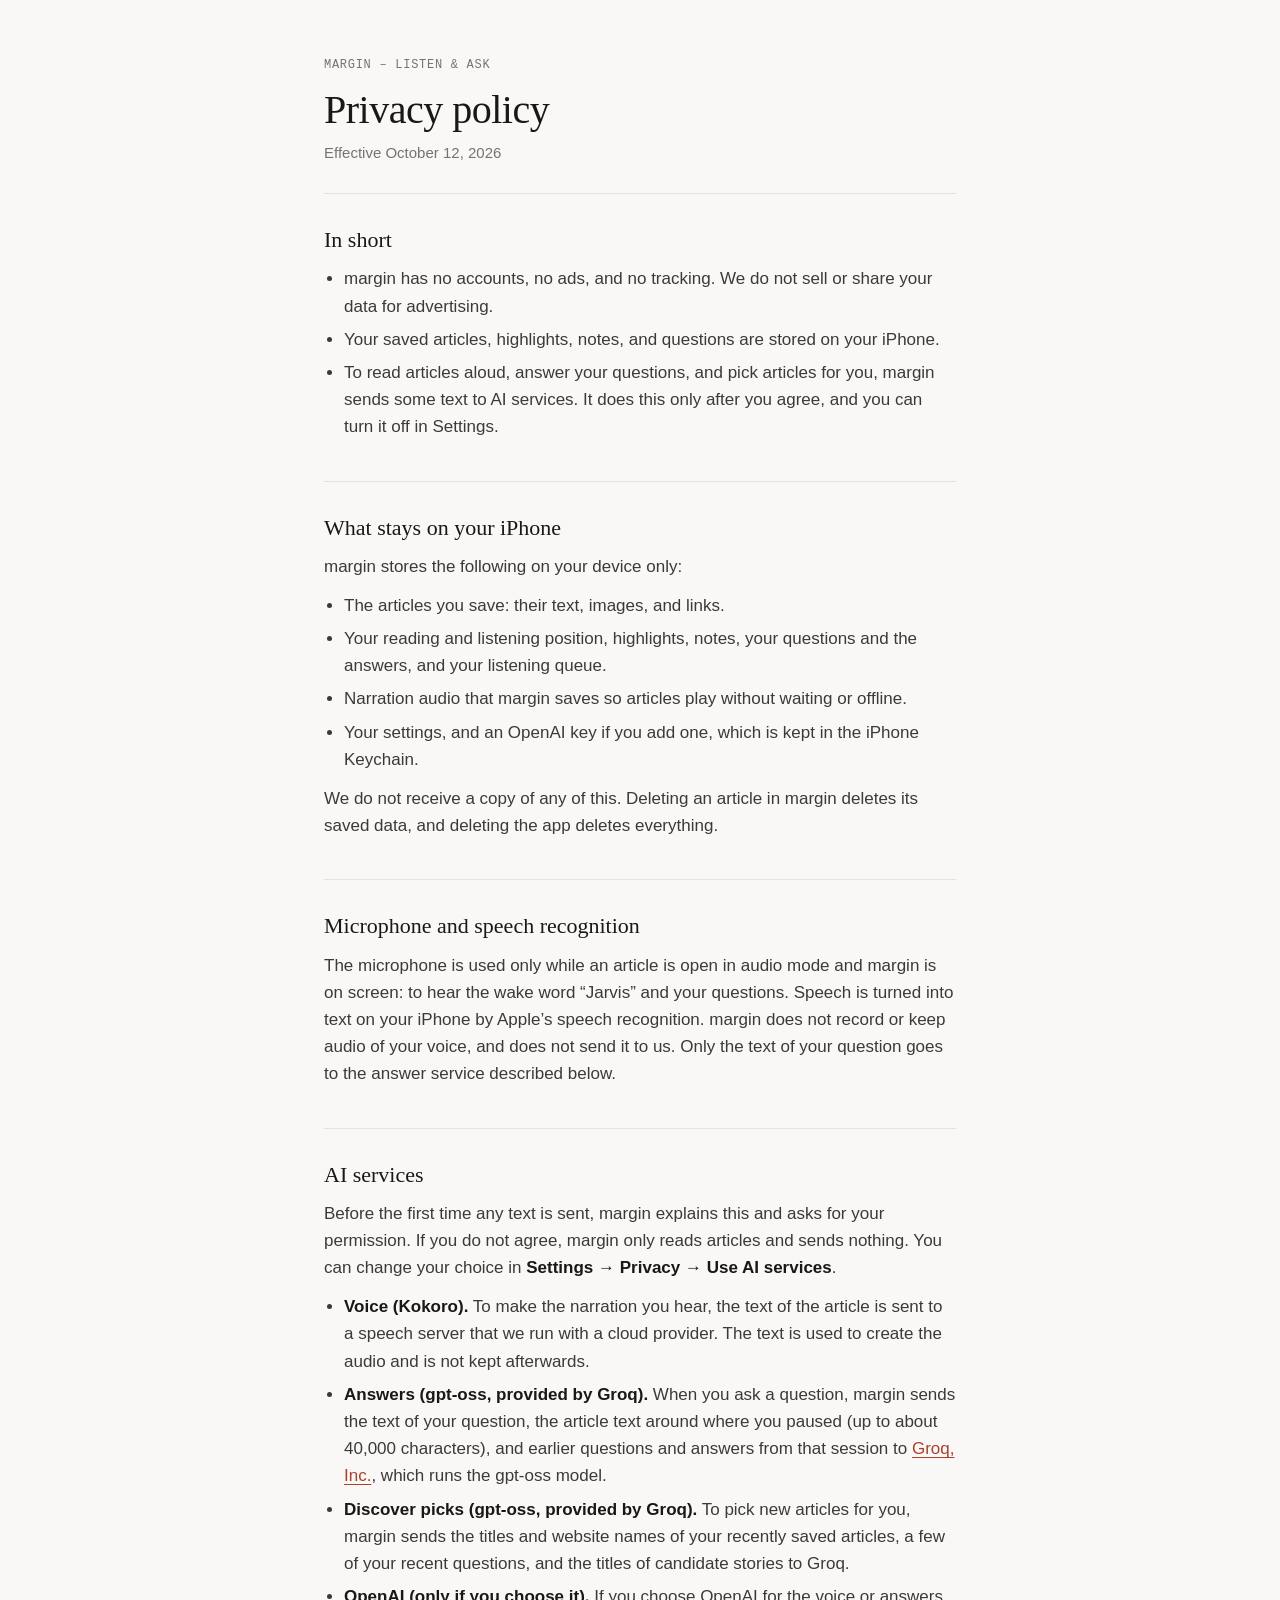
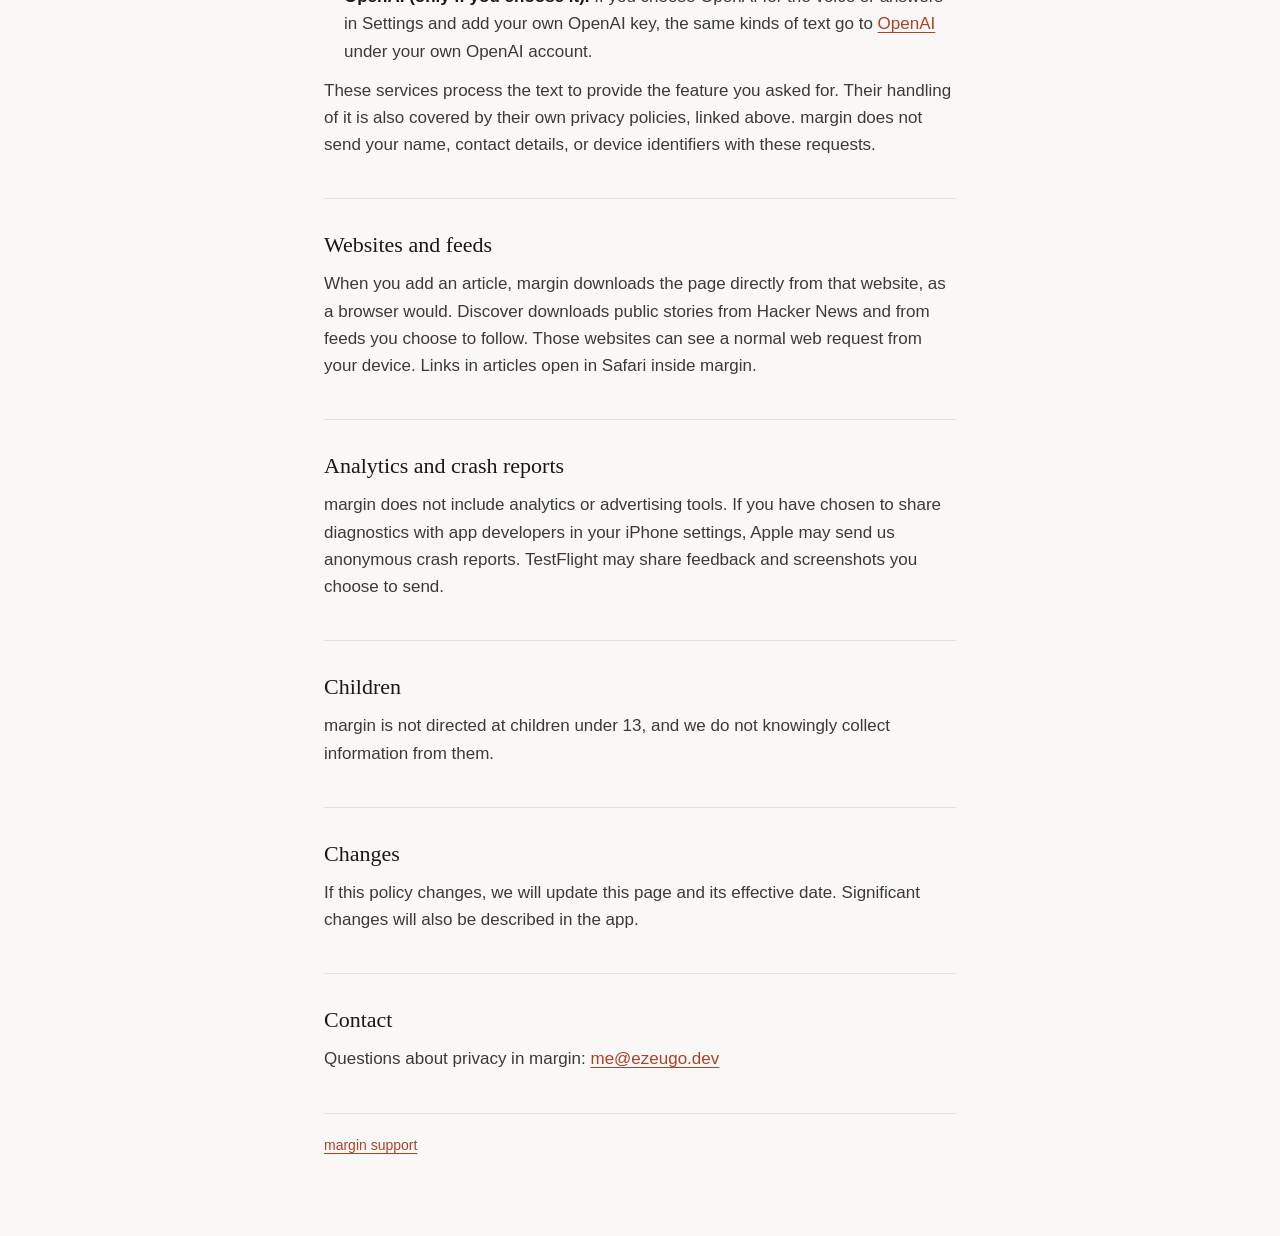
==== privacy.html @ 53e24b63 "margin support page and privacy policy Co-Authored-By: Claude Opus 5.5 <noreply@anthropic.com>" ====
<!doctype html>
<html lang="en">
<head>
<meta charset="utf-8">
<meta name="viewport" content="width=device-width, initial-scale=1">
<title>Privacy policy · margin</title>
<meta name="description" content="How margin – listen &amp; ask handles your data.">
<link rel="stylesheet" href="style.css">
</head>
<body>
<main>
  <div class="eyebrow">margin – listen &amp; ask</div>
  <h1>Privacy policy</h1>
  <p class="meta">Effective October 12, 2026</p>

  <section>
    <h2>In short</h2>
    <ul>
      <li>margin has no accounts, no ads, and no tracking. We do not sell or share your data for advertising.</li>
      <li>Your saved articles, highlights, notes, and questions are stored on your iPhone.</li>
      <li>To read articles aloud, answer your questions, and pick articles for you, margin sends some text to AI services. It does this only after you agree, and you can turn it off in Settings.</li>
    </ul>
  </section>

  <section>
    <h2>What stays on your iPhone</h2>
    <p>margin stores the following on your device only:</p>
    <ul>
      <li>The articles you save: their text, images, and links.</li>
      <li>Your reading and listening position, highlights, notes, your questions and the answers, and your listening queue.</li>
      <li>Narration audio that margin saves so articles play without waiting or offline.</li>
      <li>Your settings, and an OpenAI key if you add one, which is kept in the iPhone Keychain.</li>
    </ul>
    <p>We do not receive a copy of any of this. Deleting an article in margin deletes its saved data, and deleting the app deletes everything.</p>
  </section>

  <section>
    <h2>Microphone and speech recognition</h2>
    <p>The microphone is used only while an article is open in audio mode and margin is on screen: to hear the wake word “Jarvis” and your questions. Speech is turned into text on your iPhone by Apple’s speech recognition. margin does not record or keep audio of your voice, and does not send it to us. Only the text of your question goes to the answer service described below.</p>
  </section>

  <section>
    <h2>AI services</h2>
    <p>Before the first time any text is sent, margin explains this and asks for your permission. If you do not agree, margin only reads articles and sends nothing. You can change your choice in <strong>Settings → Privacy → Use AI services</strong>.</p>
    <ul>
      <li><strong>Voice (Kokoro).</strong> To make the narration you hear, the text of the article is sent to a speech server that we run with a cloud provider. The text is used to create the audio and is not kept afterwards.</li>
      <li><strong>Answers (gpt-oss, provided by Groq).</strong> When you ask a question, margin sends the text of your question, the article text around where you paused (up to about 40,000 characters), and earlier questions and answers from that session to <a href="https://groq.com/privacy-policy/">Groq, Inc.</a>, which runs the gpt-oss model.</li>
      <li><strong>Discover picks (gpt-oss, provided by Groq).</strong> To pick new articles for you, margin sends the titles and website names of your recently saved articles, a few of your recent questions, and the titles of candidate stories to Groq.</li>
      <li><strong>OpenAI (only if you choose it).</strong> If you choose OpenAI for the voice or answers in Settings and add your own OpenAI key, the same kinds of text go to <a href="https://openai.com/policies/privacy-policy/">OpenAI</a> under your own OpenAI account.</li>
    </ul>
    <p>These services process the text to provide the feature you asked for. Their handling of it is also covered by their own privacy policies, linked above. margin does not send your name, contact details, or device identifiers with these requests.</p>
  </section>

  <section>
    <h2>Websites and feeds</h2>
    <p>When you add an article, margin downloads the page directly from that website, as a browser would. Discover downloads public stories from Hacker News and from feeds you choose to follow. Those websites can see a normal web request from your device. Links in articles open in Safari inside margin.</p>
  </section>

  <section>
    <h2>Analytics and crash reports</h2>
    <p>margin does not include analytics or advertising tools. If you have chosen to share diagnostics with app developers in your iPhone settings, Apple may send us anonymous crash reports. TestFlight may share feedback and screenshots you choose to send.</p>
  </section>

  <section>
    <h2>Children</h2>
    <p>margin is not directed at children under 13, and we do not knowingly collect information from them.</p>
  </section>

  <section>
    <h2>Changes</h2>
    <p>If this policy changes, we will update this page and its effective date. Significant changes will also be described in the app.</p>
  </section>

  <section>
    <h2>Contact</h2>
    <p>Questions about privacy in margin: <a href="mailto:me@ezeugo.dev">me@ezeugo.dev</a></p>
  </section>

  <footer><a href="./">margin support</a></footer>
</main>
</body>
</html>
---- style.css ----
:root {
  --page: #FAF8F6;
  --title: #1A1817;
  --body: #3D3937;
  --secondary: #767270;
  --rule: #E8E2DF;
  --link: #AA412A;
}

@media (prefers-color-scheme: dark) {
  :root {
    --page: #161514;
    --title: #F2EEEA;
    --body: #D9D3CE;
    --secondary: #A8A29E;
    --rule: #34312E;
    --link: #CF5F43;
  }
}

* { box-sizing: border-box; }

body {
  margin: 0;
  background: var(--page);
  color: var(--body);
  font-family: -apple-system, BlinkMacSystemFont, "Inter", "Segoe UI", sans-serif;
  font-size: 17px;
  line-height: 1.6;
}

main {
  max-width: 680px;
  margin: 0 auto;
  padding: 56px 24px 80px;
}

.eyebrow {
  font-family: ui-monospace, "SF Mono", Menlo, monospace;
  font-size: 12px;
  letter-spacing: 0.06em;
  text-transform: uppercase;
  color: var(--secondary);
}

h1 {
  font-family: "New York", Georgia, "Times New Roman", serif;
  font-weight: 500;
  font-size: 40px;
  line-height: 1.15;
  letter-spacing: -0.5px;
  color: var(--title);
  margin: 12px 0 8px;
}

h2 {
  font-family: "New York", Georgia, serif;
  font-weight: 500;
  font-size: 22px;
  color: var(--title);
  margin: 0 0 8px;
}

section {
  border-top: 1px solid var(--rule);
  padding: 28px 0;
}

p, ul { margin: 0 0 12px; }
ul { padding-left: 20px; }
li { margin-bottom: 6px; }
strong { color: var(--title); font-weight: 600; }

a { color: var(--link); text-decoration: underline; text-underline-offset: 3px; }

.meta { color: var(--secondary); font-size: 15px; margin-bottom: 28px; }

footer {
  border-top: 1px solid var(--rule);
  padding-top: 20px;
  font-size: 14px;
  color: var(--secondary);
}
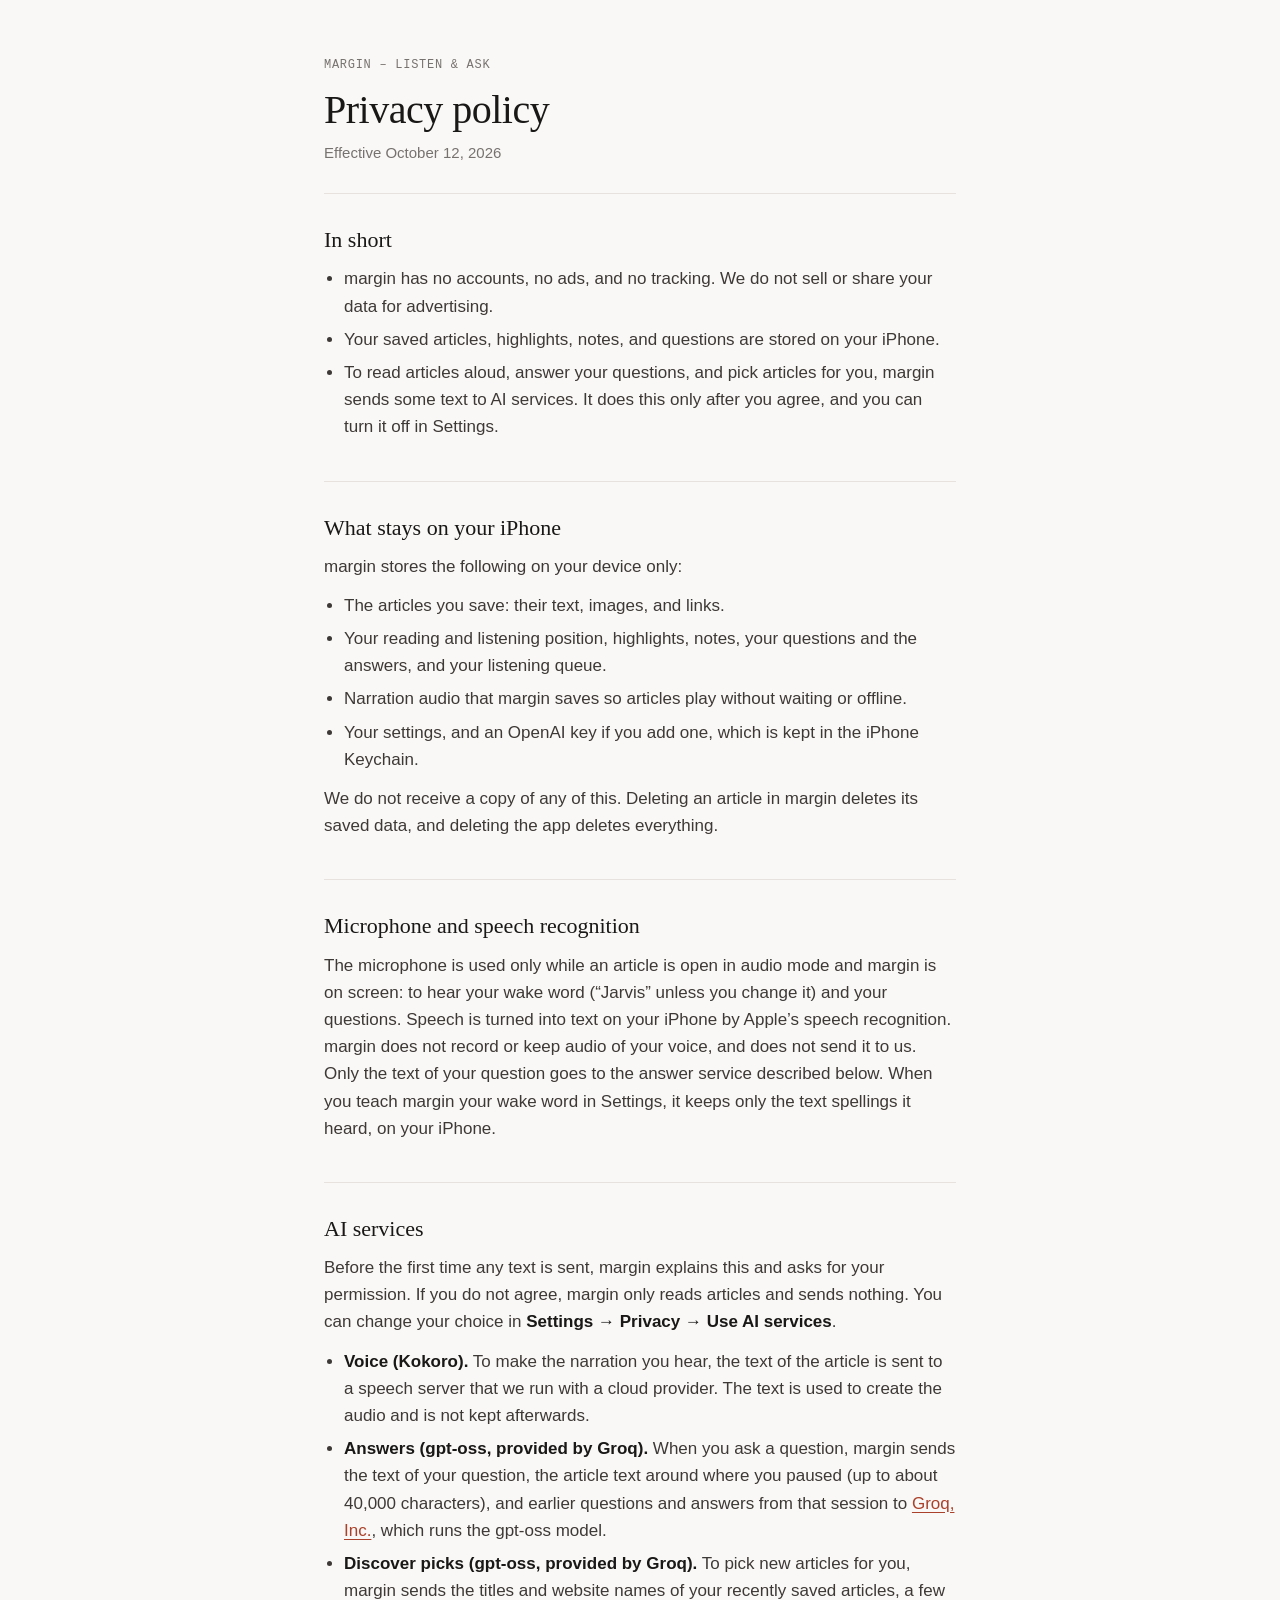
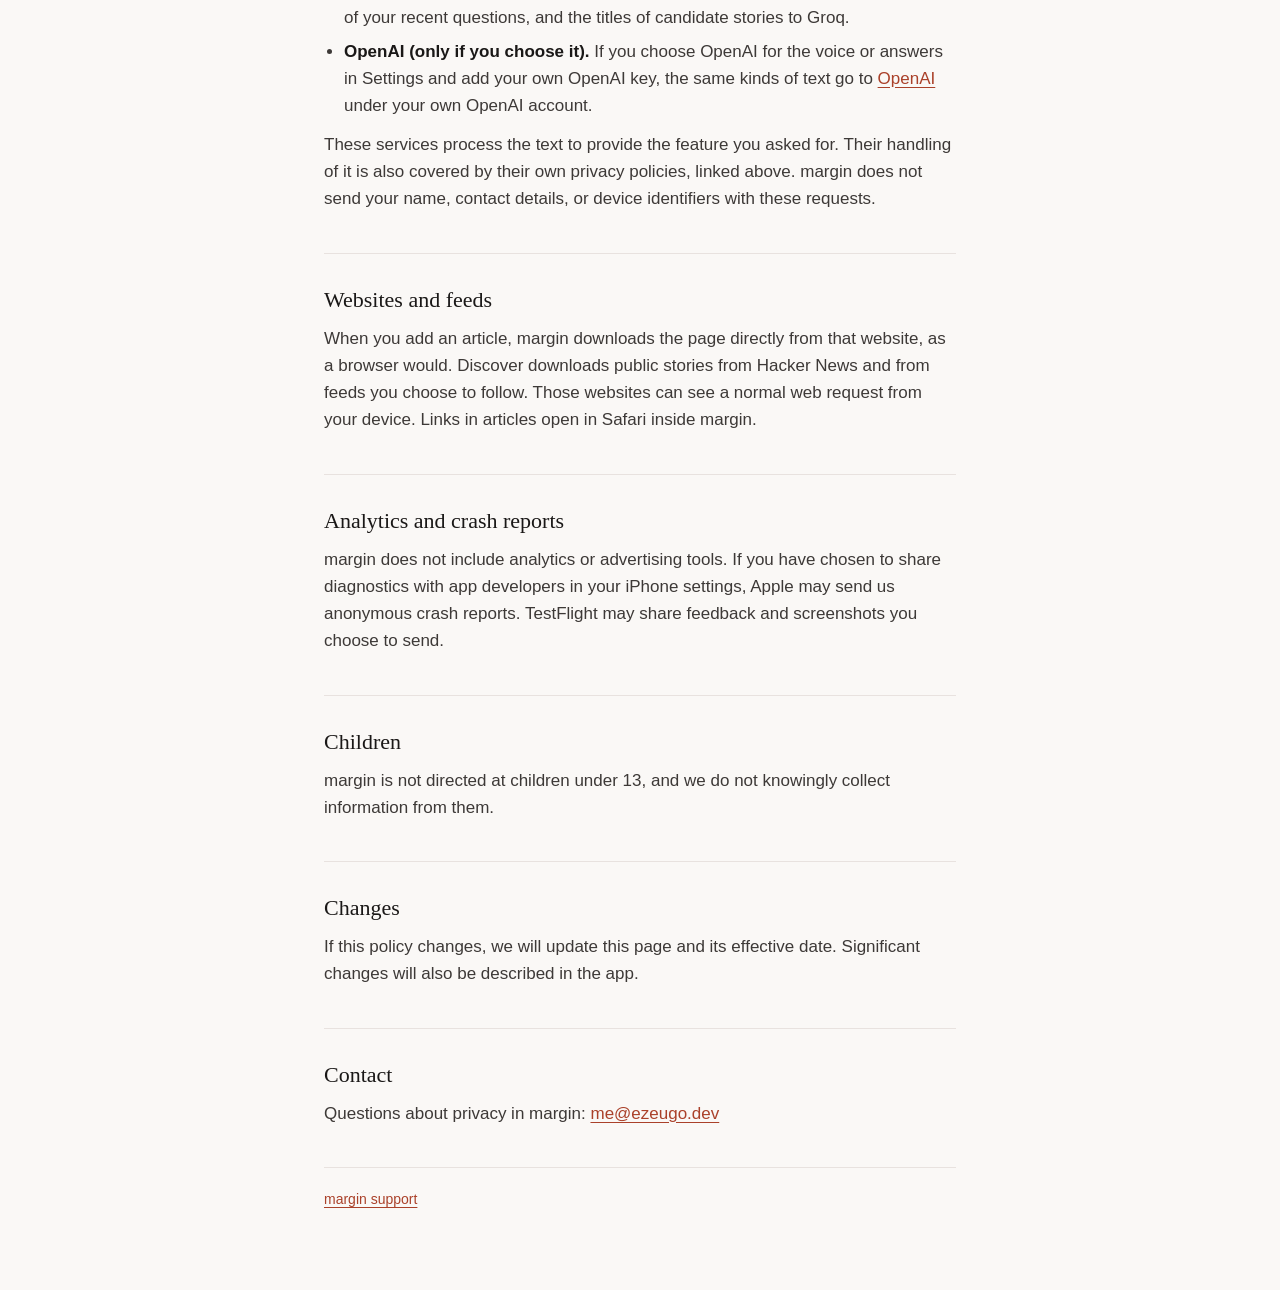
==== commit 7bf6dd6b: "Describe the custom wake word, follow-ups, and playback requests" ====
--- a/privacy.html
+++ b/privacy.html
@@ -36,7 +36,7 @@
 
   <section>
     <h2>Microphone and speech recognition</h2>
-    <p>The microphone is used only while an article is open in audio mode and margin is on screen: to hear the wake word “Jarvis” and your questions. Speech is turned into text on your iPhone by Apple’s speech recognition. margin does not record or keep audio of your voice, and does not send it to us. Only the text of your question goes to the answer service described below.</p>
+    <p>The microphone is used only while an article is open in audio mode and margin is on screen: to hear your wake word (“Jarvis” unless you change it) and your questions. Speech is turned into text on your iPhone by Apple’s speech recognition. margin does not record or keep audio of your voice, and does not send it to us. Only the text of your question goes to the answer service described below. When you teach margin your wake word in Settings, it keeps only the text spellings it heard, on your iPhone.</p>
   </section>
 
   <section>
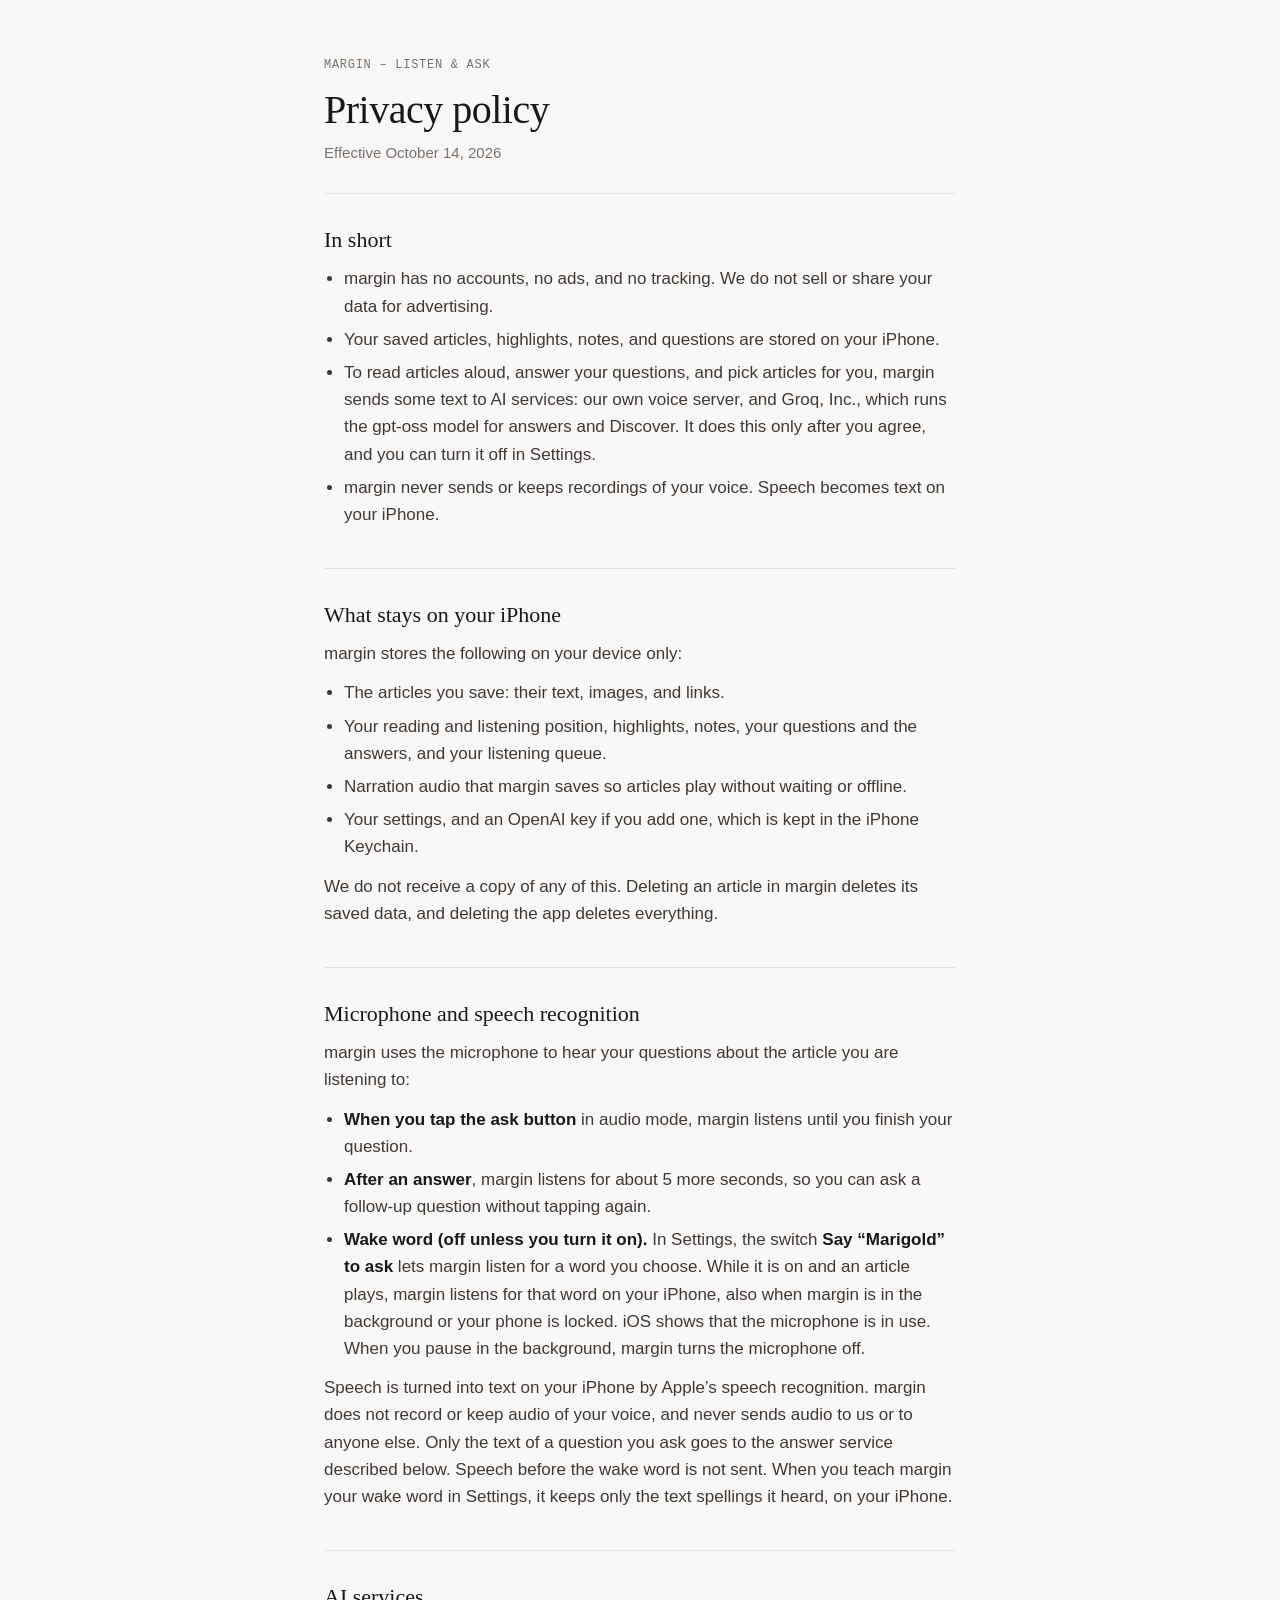
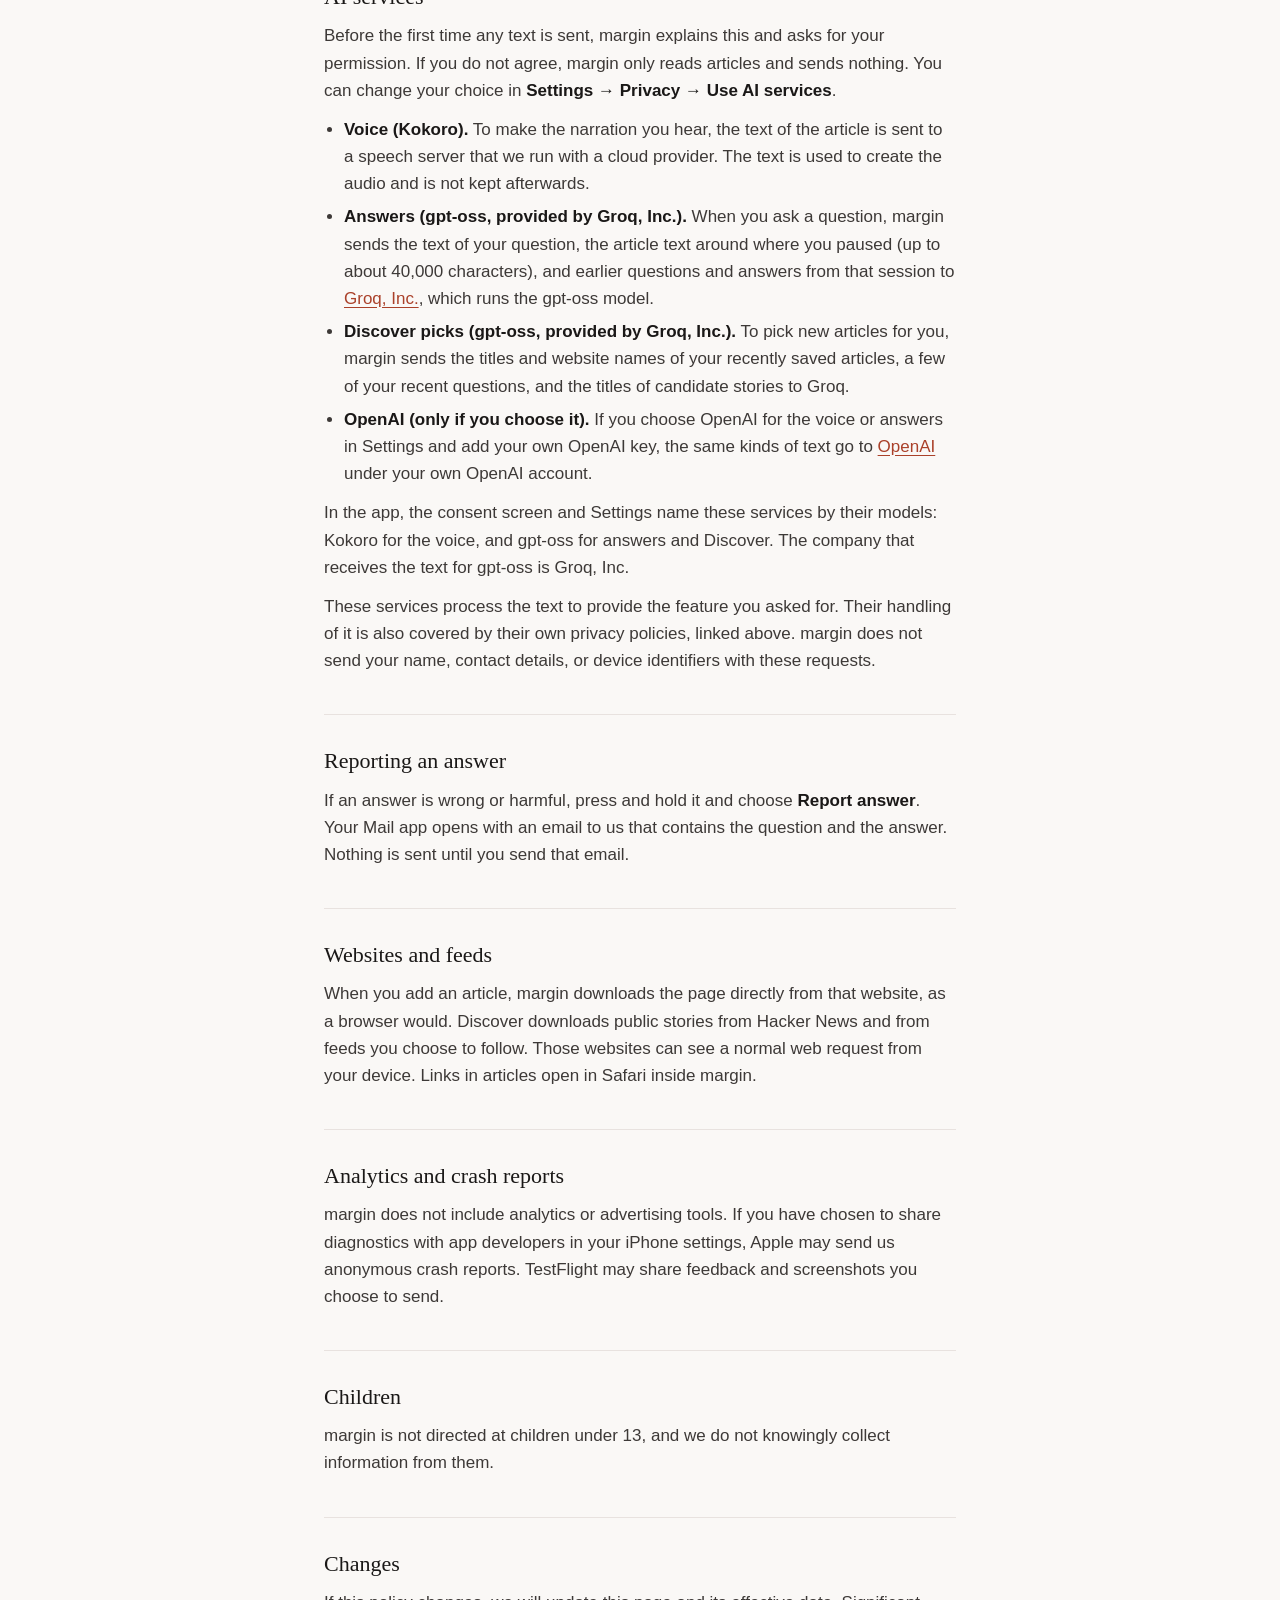
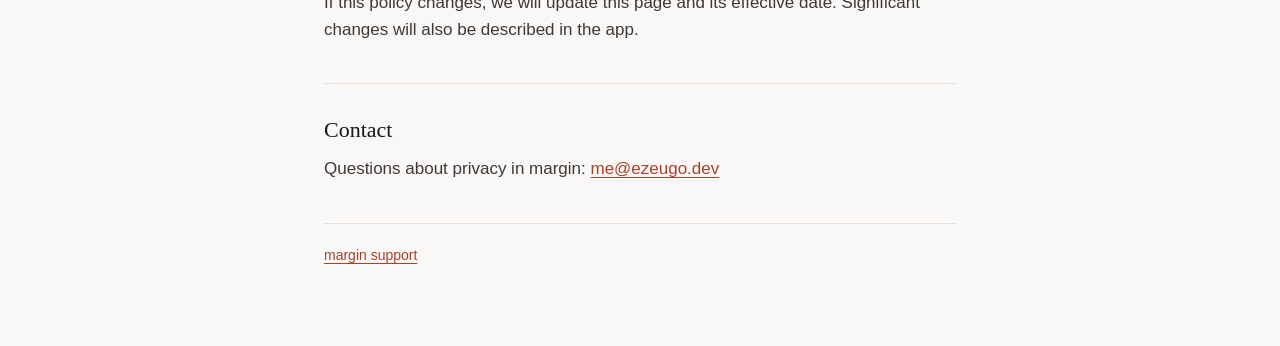
==== commit 0c106dc8: "Describe microphone use accurately, name Groq, and drop the default wake word name" ====
--- a/privacy.html
+++ b/privacy.html
@@ -11,14 +11,15 @@
 <main>
   <div class="eyebrow">margin – listen &amp; ask</div>
   <h1>Privacy policy</h1>
-  <p class="meta">Effective October 12, 2026</p>
+  <p class="meta">Effective October 14, 2026</p>
 
   <section>
     <h2>In short</h2>
     <ul>
       <li>margin has no accounts, no ads, and no tracking. We do not sell or share your data for advertising.</li>
       <li>Your saved articles, highlights, notes, and questions are stored on your iPhone.</li>
-      <li>To read articles aloud, answer your questions, and pick articles for you, margin sends some text to AI services. It does this only after you agree, and you can turn it off in Settings.</li>
+      <li>To read articles aloud, answer your questions, and pick articles for you, margin sends some text to AI services: our own voice server, and Groq, Inc., which runs the gpt-oss model for answers and Discover. It does this only after you agree, and you can turn it off in Settings.</li>
+      <li>margin never sends or keeps recordings of your voice. Speech becomes text on your iPhone.</li>
     </ul>
   </section>
 
@@ -36,7 +37,13 @@
 
   <section>
     <h2>Microphone and speech recognition</h2>
-    <p>The microphone is used only while an article is open in audio mode and margin is on screen: to hear your wake word (“Jarvis” unless you change it) and your questions. Speech is turned into text on your iPhone by Apple’s speech recognition. margin does not record or keep audio of your voice, and does not send it to us. Only the text of your question goes to the answer service described below. When you teach margin your wake word in Settings, it keeps only the text spellings it heard, on your iPhone.</p>
+    <p>margin uses the microphone to hear your questions about the article you are listening to:</p>
+    <ul>
+      <li><strong>When you tap the ask button</strong> in audio mode, margin listens until you finish your question.</li>
+      <li><strong>After an answer</strong>, margin listens for about 5 more seconds, so you can ask a follow-up question without tapping again.</li>
+      <li><strong>Wake word (off unless you turn it on).</strong> In Settings, the switch <strong>Say “Marigold” to ask</strong> lets margin listen for a word you choose. While it is on and an article plays, margin listens for that word on your iPhone, also when margin is in the background or your phone is locked. iOS shows that the microphone is in use. When you pause in the background, margin turns the microphone off.</li>
+    </ul>
+    <p>Speech is turned into text on your iPhone by Apple’s speech recognition. margin does not record or keep audio of your voice, and never sends audio to us or to anyone else. Only the text of a question you ask goes to the answer service described below. Speech before the wake word is not sent. When you teach margin your wake word in Settings, it keeps only the text spellings it heard, on your iPhone.</p>
   </section>
 
   <section>
@@ -44,11 +51,17 @@
     <p>Before the first time any text is sent, margin explains this and asks for your permission. If you do not agree, margin only reads articles and sends nothing. You can change your choice in <strong>Settings → Privacy → Use AI services</strong>.</p>
     <ul>
       <li><strong>Voice (Kokoro).</strong> To make the narration you hear, the text of the article is sent to a speech server that we run with a cloud provider. The text is used to create the audio and is not kept afterwards.</li>
-      <li><strong>Answers (gpt-oss, provided by Groq).</strong> When you ask a question, margin sends the text of your question, the article text around where you paused (up to about 40,000 characters), and earlier questions and answers from that session to <a href="https://groq.com/privacy-policy/">Groq, Inc.</a>, which runs the gpt-oss model.</li>
-      <li><strong>Discover picks (gpt-oss, provided by Groq).</strong> To pick new articles for you, margin sends the titles and website names of your recently saved articles, a few of your recent questions, and the titles of candidate stories to Groq.</li>
+      <li><strong>Answers (gpt-oss, provided by Groq, Inc.).</strong> When you ask a question, margin sends the text of your question, the article text around where you paused (up to about 40,000 characters), and earlier questions and answers from that session to <a href="https://groq.com/privacy-policy/">Groq, Inc.</a>, which runs the gpt-oss model.</li>
+      <li><strong>Discover picks (gpt-oss, provided by Groq, Inc.).</strong> To pick new articles for you, margin sends the titles and website names of your recently saved articles, a few of your recent questions, and the titles of candidate stories to Groq.</li>
       <li><strong>OpenAI (only if you choose it).</strong> If you choose OpenAI for the voice or answers in Settings and add your own OpenAI key, the same kinds of text go to <a href="https://openai.com/policies/privacy-policy/">OpenAI</a> under your own OpenAI account.</li>
     </ul>
+    <p>In the app, the consent screen and Settings name these services by their models: Kokoro for the voice, and gpt-oss for answers and Discover. The company that receives the text for gpt-oss is Groq, Inc.</p>
     <p>These services process the text to provide the feature you asked for. Their handling of it is also covered by their own privacy policies, linked above. margin does not send your name, contact details, or device identifiers with these requests.</p>
+  </section>
+
+  <section>
+    <h2>Reporting an answer</h2>
+    <p>If an answer is wrong or harmful, press and hold it and choose <strong>Report answer</strong>. Your Mail app opens with an email to us that contains the question and the answer. Nothing is sent until you send that email.</p>
   </section>
 
   <section>
